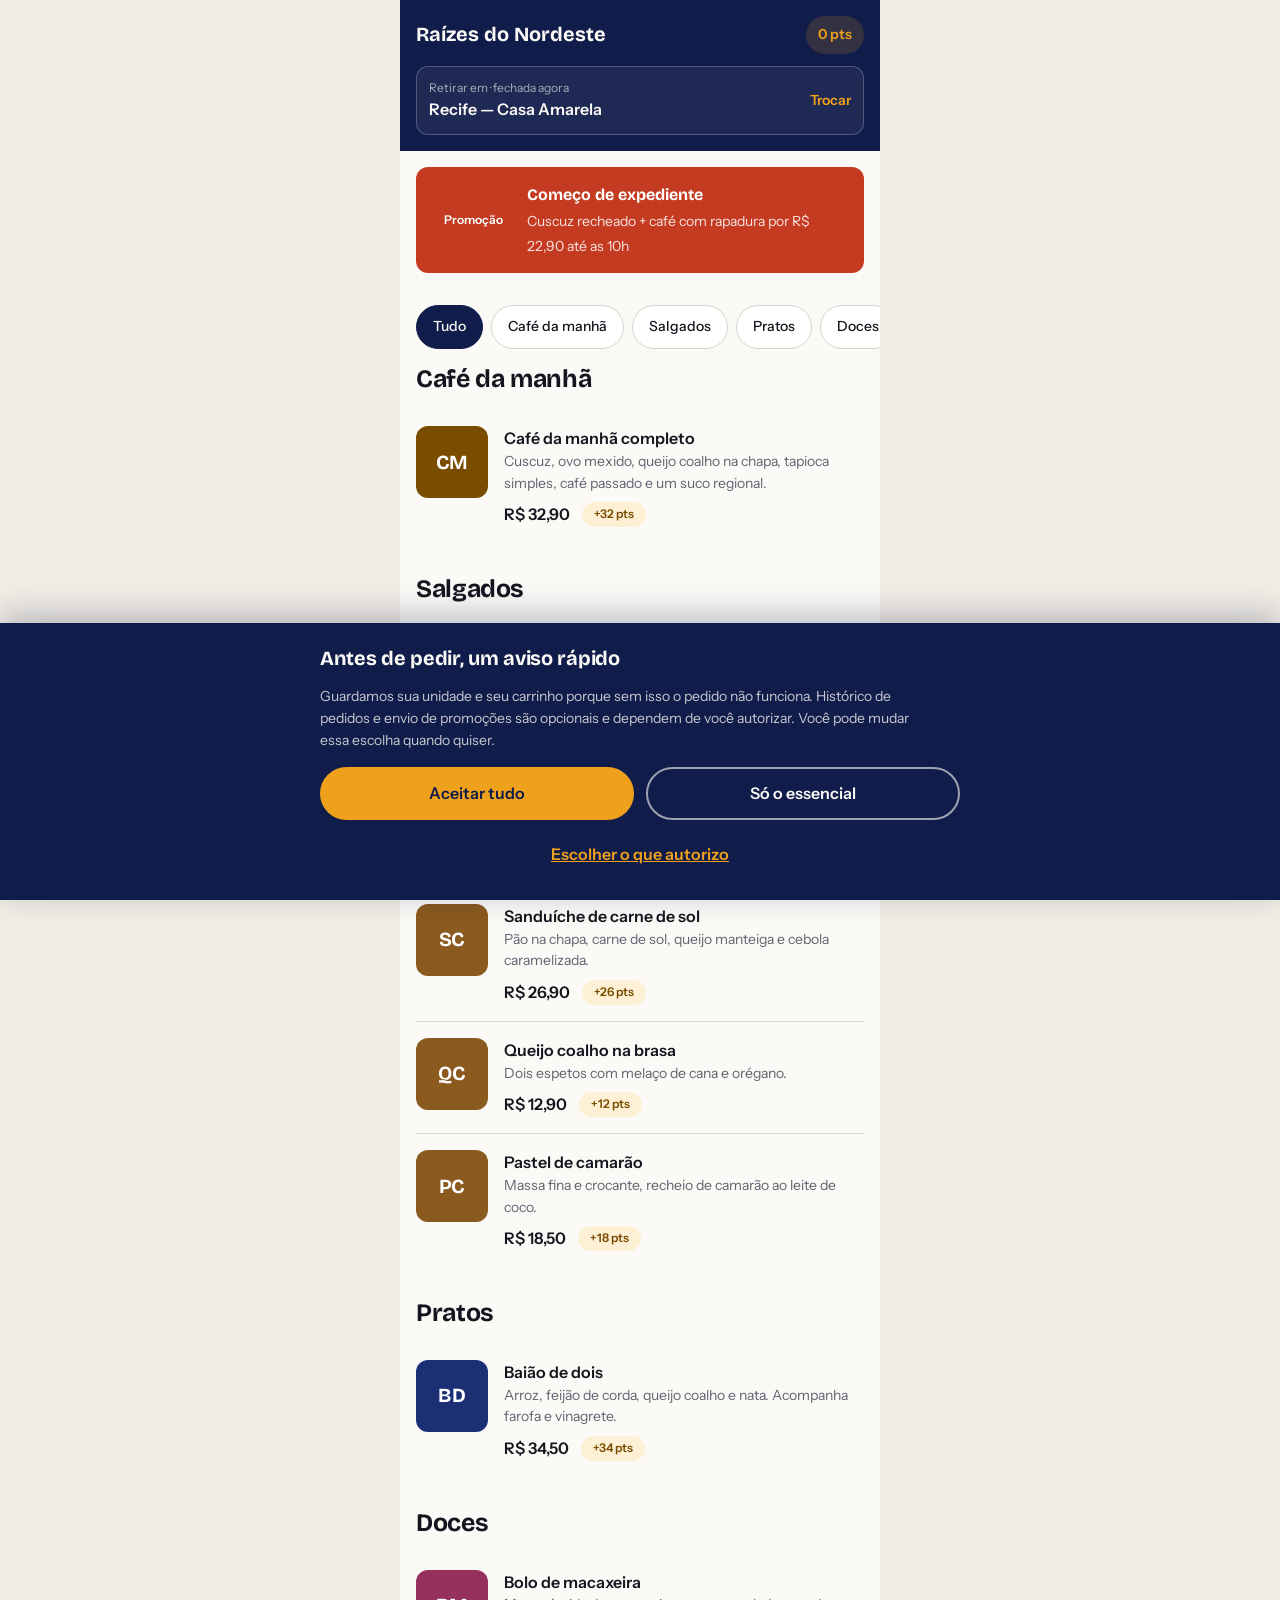
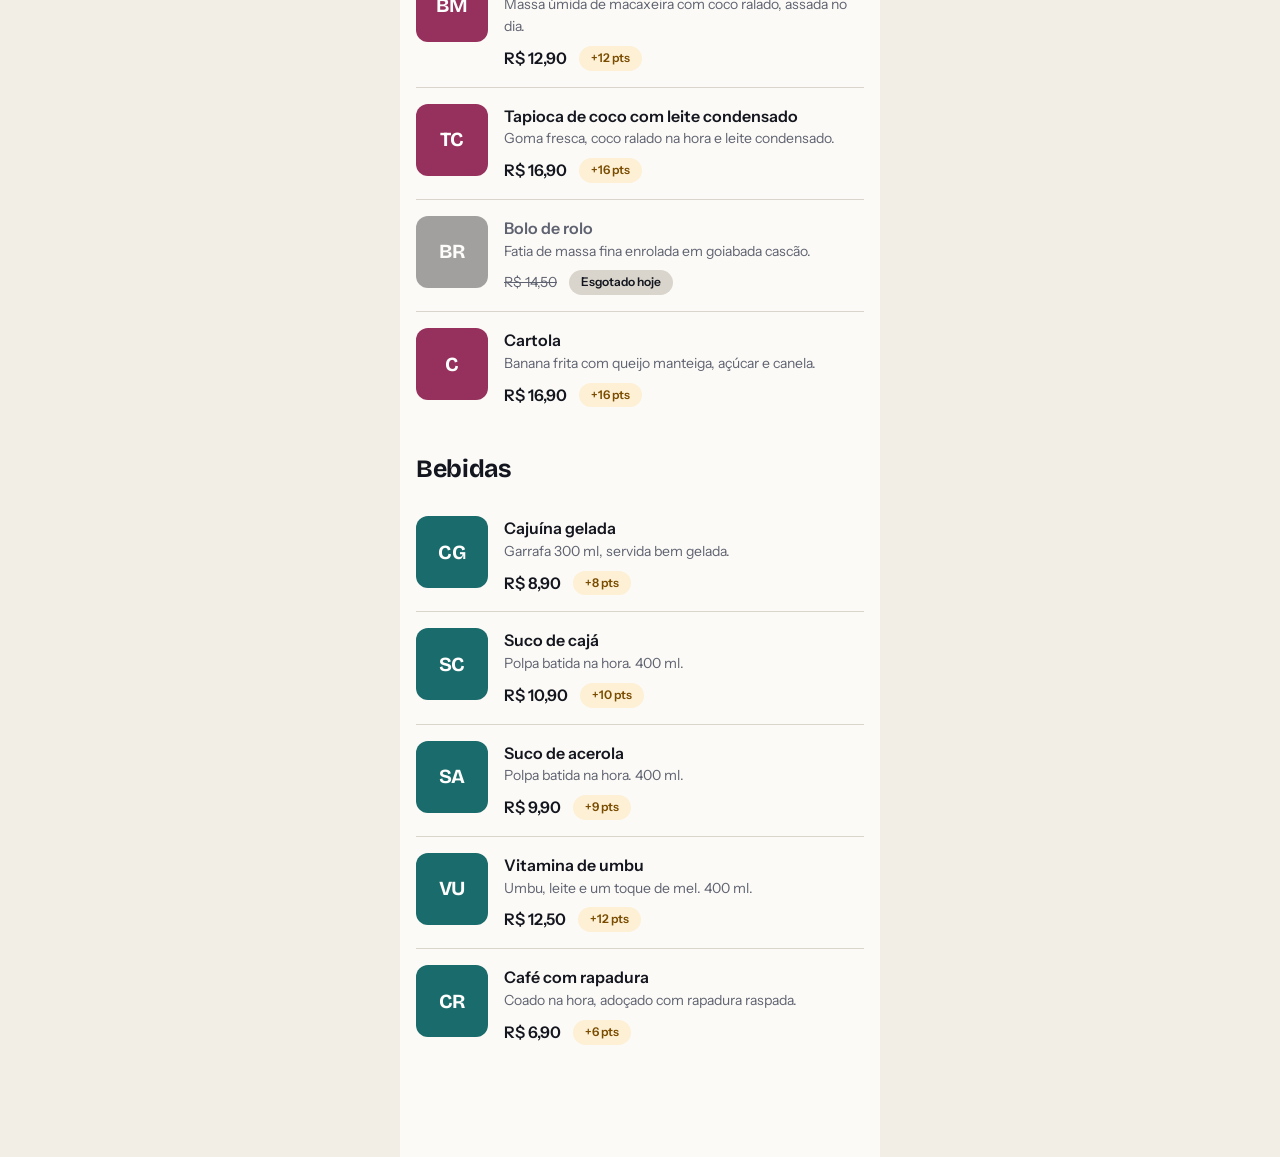
==== app/index.html @ c7d3be79 "refactor" ====
<!doctype html>
<html lang="pt-BR">
  <head>
    <meta charset="utf-8" />
    <meta name="viewport" content="width=device-width, initial-scale=1" />
    <meta name="theme-color" content="#101c4a" />
    <title>Cardápio — Raízes do Nordeste</title>
    <link rel="preconnect" href="https://fonts.googleapis.com" />
    <link rel="preconnect" href="https://fonts.gstatic.com" crossorigin />
    <link
      href="https://fonts.googleapis.com/css2?family=Bricolage+Grotesque:opsz,wght@12..96,600;12..96,700&family=Instrument+Sans:wght@400;500;600&display=swap"
      rel="stylesheet"
    />
    <link rel="stylesheet" href="../assets/css/tokens.css" />
    <link rel="stylesheet" href="../assets/css/base.css" />
    <link rel="stylesheet" href="../assets/css/lgpd.css" />
    <link rel="stylesheet" href="../assets/css/app.css" />
  </head>
  <body>
    <main class="app" id="app">
      <!-- Renderizado por assets/js/app/cardapio.js -->
    </main>

    <div class="folha" id="folha-unidades" hidden></div>

    <script type="module" src="../assets/js/app/cardapio.js"></script>
  </body>
</html>
---- assets/css/tokens.css ----
/* design tokens */

:root {
  /* marca */
  --anil-900: #101c4a;
  --anil-700: #1d2f74;
  --anil-500: #2b3f8f; /* interativo secundário, foco */
  --cajuina: #f0a11b;
  --cajuina-escuro: #c47f0c;
  --urucum: #c43b22;

  /* superfícies */
  --papel: #fcfaf6;
  --papel-fundo: #f2eee6;
  --tinta: #14161f;
  --pedra: #5f6371;
  --pedra-clara: #d9d5cc;
  --branco: #ffffff;

  /* estados */
  --sucesso: #14713f;
  --sucesso-fundo: #e3f2e8;
  --atencao-fundo: #fdf0d5;
  --erro-fundo: #fbe6e2;

  /* tipografia */
  --fonte-titulo: "Bricolage Grotesque", Georgia, serif;
  --fonte-texto: "Instrument Sans", system-ui, -apple-system, sans-serif;

  /* escala 1.25 */
  --txt-xs: 0.75rem;
  --txt-sm: 0.875rem;
  --txt-base: 1rem;
  --txt-lg: 1.25rem;
  --txt-xl: 1.5625rem;
  --txt-2xl: 1.953rem;
  --txt-3xl: 2.441rem;
  --txt-4xl: 3.052rem;

  /* espaçamento */
  --esp-1: 0.25rem;
  --esp-2: 0.5rem;
  --esp-3: 0.75rem;
  --esp-4: 1rem;
  --esp-5: 1.5rem;
  --esp-6: 2rem;
  --esp-7: 3rem;
  --esp-8: 4rem;

  /* raios */
  --raio-sm: 6px;
  --raio-md: 12px;
  --raio-lg: 20px;
  --raio-total: 999px;

  /* sombras */
  --sombra-flutuante: 0 4px 16px rgba(16, 28, 74, 0.12);
  --sombra-modal: 0 16px 48px rgba(16, 28, 74, 0.24);

  /* alvos de toque */
  --toque-min: 44px; /* wcag 2.5.5 */
  --toque-totem: 72px;

  /* layout */
  --largura-app: 480px;
  --largura-conteudo: 1200px;
}
---- assets/css/base.css ----
/* reset e compartilhados */

*,
*::before,
*::after {
  box-sizing: border-box;
}

html {
  -webkit-text-size-adjust: 100%;
}

body {
  margin: 0;
  font-family: var(--fonte-texto);
  font-size: var(--txt-base);
  line-height: 1.55;
  color: var(--tinta);
  background: var(--papel-fundo);
  -webkit-font-smoothing: antialiased;
}

h1,
h2,
h3,
h4 {
  font-family: var(--fonte-titulo);
  font-weight: 700;
  line-height: 1.15;
  letter-spacing: -0.015em;
  margin: 0;
}

p {
  margin: 0;
  max-width: 68ch;
}

img,
svg {
  display: block;
  max-width: 100%;
}

button,
input,
select,
textarea {
  font: inherit;
  color: inherit;
}

ul,
ol {
  margin: 0;
  padding: 0;
  list-style: none;
}

a {
  color: var(--anil-500);
}

/* foco visível */
:focus-visible {
  outline: 3px solid var(--cajuina);
  outline-offset: 2px;
  border-radius: var(--raio-sm);
}

/* leitor de tela */
.sr-apenas {
  position: absolute;
  width: 1px;
  height: 1px;
  padding: 0;
  margin: -1px;
  overflow: hidden;
  clip: rect(0, 0, 0, 0);
  white-space: nowrap;
  border: 0;
}

/* botões */

.btn {
  display: inline-flex;
  align-items: center;
  justify-content: center;
  gap: var(--esp-2);
  min-height: var(--toque-min);
  padding: var(--esp-3) var(--esp-5);
  border: 2px solid transparent;
  border-radius: var(--raio-total);
  font-weight: 600;
  font-size: var(--txt-base);
  cursor: pointer;
  text-decoration: none;
  transition: background-color 0.15s ease, border-color 0.15s ease;
}

.btn:disabled {
  opacity: 0.45;
  cursor: not-allowed;
}

.btn--primario {
  background: var(--cajuina);
  color: var(--anil-900);
}

.btn--primario:hover:not(:disabled) {
  background: var(--cajuina-escuro);
}

.btn--secundario {
  background: transparent;
  border-color: var(--anil-500);
  color: var(--anil-500);
}

.btn--secundario:hover:not(:disabled) {
  background: rgba(43, 63, 143, 0.08);
}

.btn--texto {
  background: none;
  border: none;
  padding: var(--esp-2);
  color: var(--anil-500);
  text-decoration: underline;
  min-height: var(--toque-min);
}

.btn--bloco {
  width: 100%;
}

/* selos */

.selo {
  display: inline-flex;
  align-items: center;
  gap: var(--esp-1);
  padding: var(--esp-1) var(--esp-3);
  border-radius: var(--raio-total);
  font-size: var(--txt-xs);
  font-weight: 600;
  line-height: 1.4;
}

.selo--promo {
  background: var(--urucum);
  color: var(--branco);
}

.selo--fidelidade {
  background: var(--atencao-fundo);
  color: #7a4c00;
}

.selo--sucesso {
  background: var(--sucesso-fundo);
  color: var(--sucesso);
}

.selo--sazonal {
  background: var(--anil-500);
  color: var(--branco);
}

.selo--neutro {
  background: var(--pedra-clara);
  color: var(--tinta);
}

/* miniatura: monograma por categoria */

.miniatura {
  display: grid;
  place-items: center;
  flex-shrink: 0;
  border-radius: var(--raio-md);
  background: var(--anil-700);
  color: var(--branco);
  font-family: var(--fonte-titulo);
  font-weight: 700;
  letter-spacing: -0.02em;
  user-select: none;
}

.miniatura[data-categoria="cafe-manha"] {
  background: #7a4c00;
}

.miniatura[data-categoria="salgados"] {
  background: #8a5a1f;
}
.miniatura[data-categoria="pratos"] {
  background: var(--anil-700);
}
.miniatura[data-categoria="doces"] {
  background: #96305c;
}
.miniatura[data-categoria="bebidas"] {
  background: #1a6b6b;
}

/* movimento reduzido */

@media (prefers-reduced-motion: reduce) {
  *,
  *::before,
  *::after {
    animation-duration: 0.01ms !important;
    animation-iteration-count: 1 !important;
    transition-duration: 0.01ms !important;
  }
}
---- assets/css/lgpd.css ----
/* consentimento lgpd */

.lgpd-banner {
  position: fixed;
  inset: auto 0 0 0;
  z-index: 60;
  background: var(--anil-900);
  color: var(--papel);
  padding: var(--esp-5) var(--esp-4);
  box-shadow: 0 -8px 32px rgba(16, 28, 74, 0.28);
}

.lgpd-banner[hidden] {
  display: none;
}

.lgpd-banner__interno {
  max-width: 640px;
  margin: 0 auto;
  display: flex;
  flex-direction: column;
  gap: var(--esp-4);
}

.lgpd-banner h2 {
  font-size: var(--txt-lg);
  color: var(--papel);
}

.lgpd-banner p {
  font-size: var(--txt-sm);
  color: rgba(252, 250, 246, 0.78);
}

.lgpd-banner__acoes {
  display: grid;
  gap: var(--esp-3);
  grid-template-columns: 1fr 1fr;
}

.lgpd-banner__acoes .btn--secundario {
  border-color: rgba(252, 250, 246, 0.6);
  color: var(--papel);
}

.lgpd-banner__acoes .btn--secundario:hover {
  background: rgba(252, 250, 246, 0.12);
}

.lgpd-banner__ajustar {
  grid-column: 1 / -1;
  color: var(--cajuina);
}

/* modal preferências */

.lgpd-modal {
  position: fixed;
  inset: 0;
  z-index: 70;
  display: grid;
  place-items: end center;
  background: rgba(16, 28, 74, 0.55);
  padding: 0;
}

.lgpd-modal[hidden] {
  display: none;
}

.lgpd-modal__caixa {
  width: 100%;
  max-width: 560px;
  max-height: 88vh;
  overflow-y: auto;
  background: var(--papel);
  border-radius: var(--raio-lg) var(--raio-lg) 0 0;
  padding: var(--esp-5) var(--esp-4) var(--esp-6);
  box-shadow: var(--sombra-modal);
}

@media (min-width: 640px) {
  .lgpd-modal {
    place-items: center;
  }
  .lgpd-modal__caixa {
    border-radius: var(--raio-lg);
  }
}

.lgpd-modal h2 {
  font-size: var(--txt-xl);
  margin-bottom: var(--esp-2);
}

.lgpd-modal__intro {
  font-size: var(--txt-sm);
  color: var(--pedra);
  margin-bottom: var(--esp-5);
}

.lgpd-categoria {
  display: grid;
  grid-template-columns: 1fr auto;
  gap: var(--esp-2) var(--esp-4);
  align-items: start;
  padding: var(--esp-4) 0;
  border-top: 1px solid var(--pedra-clara);
}

.lgpd-categoria h3 {
  font-family: var(--fonte-texto);
  font-size: var(--txt-base);
  font-weight: 600;
}

.lgpd-categoria p {
  grid-column: 1 / -1;
  font-size: var(--txt-sm);
  color: var(--pedra);
}

/* interruptor */

.interruptor {
  position: relative;
  display: inline-flex;
  align-items: center;
  min-height: var(--toque-min);
}

.interruptor input {
  position: absolute;
  opacity: 0;
  width: 100%;
  height: 100%;
  margin: 0;
  cursor: pointer;
}

.interruptor__trilho {
  width: 52px;
  height: 30px;
  border-radius: var(--raio-total);
  background: var(--pedra-clara);
  transition: background-color 0.15s ease;
  position: relative;
}

.interruptor__trilho::after {
  content: "";
  position: absolute;
  top: 3px;
  left: 3px;
  width: 24px;
  height: 24px;
  border-radius: 50%;
  background: var(--branco);
  transition: transform 0.15s ease;
}

.interruptor input:checked + .interruptor__trilho {
  background: var(--sucesso);
}

.interruptor input:checked + .interruptor__trilho::after {
  transform: translateX(22px);
}

.interruptor input:disabled + .interruptor__trilho {
  background: var(--sucesso);
  opacity: 0.45;
}

.interruptor input:focus-visible + .interruptor__trilho {
  outline: 3px solid var(--cajuina);
  outline-offset: 3px;
}

.lgpd-modal__rodape {
  display: flex;
  flex-direction: column;
  gap: var(--esp-3);
  margin-top: var(--esp-5);
  padding-top: var(--esp-5);
  border-top: 1px solid var(--pedra-clara);
}

.lgpd-modal__nota {
  font-size: var(--txt-xs);
  color: var(--pedra);
}
---- assets/css/app.css ----
/* canal app, mobile-first */

.app {
  max-width: var(--largura-app);
  margin: 0 auto;
  min-height: 100vh;
  background: var(--papel);
  padding-bottom: 96px; /* barra fixa */
}

/* cabeçalho */

.app-cabecalho {
  position: sticky;
  top: 0;
  z-index: 20;
  background: var(--anil-900);
  color: var(--papel);
  padding: var(--esp-4);
}

.app-cabecalho__topo {
  display: flex;
  align-items: center;
  justify-content: space-between;
  gap: var(--esp-3);
  margin-bottom: var(--esp-3);
}

.app-cabecalho__marca {
  font-family: var(--fonte-titulo);
  font-size: var(--txt-lg);
  font-weight: 700;
  color: var(--papel);
}

.app-cabecalho__pontos {
  display: inline-flex;
  align-items: center;
  gap: var(--esp-2);
  padding: var(--esp-2) var(--esp-3);
  border-radius: var(--raio-total);
  background: rgba(240, 161, 27, 0.16);
  color: var(--cajuina);
  font-size: var(--txt-sm);
  font-weight: 600;
}

/* seletor de unidade */
.seletor-unidade {
  display: flex;
  align-items: center;
  gap: var(--esp-3);
  width: 100%;
  min-height: var(--toque-min);
  padding: var(--esp-3);
  border: 1px solid rgba(252, 250, 246, 0.24);
  border-radius: var(--raio-md);
  background: rgba(252, 250, 246, 0.06);
  color: var(--papel);
  text-align: left;
  cursor: pointer;
}

.seletor-unidade:hover {
  background: rgba(252, 250, 246, 0.12);
}

.seletor-unidade__texto {
  flex: 1;
  min-width: 0;
}

.seletor-unidade__rotulo {
  display: block;
  font-size: var(--txt-xs);
  color: rgba(252, 250, 246, 0.62);
}

.seletor-unidade__nome {
  display: block;
  font-weight: 600;
  white-space: nowrap;
  overflow: hidden;
  text-overflow: ellipsis;
}

.seletor-unidade__seta {
  flex-shrink: 0;
  color: var(--cajuina);
  font-size: var(--txt-sm);
  font-weight: 600;
}

/* campanha */

.campanha {
  display: flex;
  gap: var(--esp-3);
  align-items: center;
  margin: var(--esp-4);
  padding: var(--esp-4);
  border-radius: var(--raio-md);
  background: var(--urucum);
  color: var(--branco);
}

.campanha__texto strong {
  display: block;
  font-family: var(--fonte-titulo);
  font-size: var(--txt-base);
}

.campanha__texto span {
  font-size: var(--txt-sm);
  color: rgba(255, 255, 255, 0.86);
}

/* filtros */

.filtros {
  display: flex;
  gap: var(--esp-2);
  padding: var(--esp-4);
  overflow-x: auto;
  scrollbar-width: none;
  position: sticky;
  top: 118px;
  z-index: 10;
  background: var(--papel);
}

.filtros::-webkit-scrollbar {
  display: none;
}

.filtro {
  flex-shrink: 0;
  min-height: var(--toque-min);
  padding: var(--esp-2) var(--esp-4);
  border: 1px solid var(--pedra-clara);
  border-radius: var(--raio-total);
  background: var(--branco);
  font-size: var(--txt-sm);
  font-weight: 500;
  cursor: pointer;
  white-space: nowrap;
}

.filtro[aria-pressed="true"] {
  background: var(--anil-900);
  border-color: var(--anil-900);
  color: var(--papel);
}

/* cardápio */

.cardapio {
  padding: 0 var(--esp-4);
}

.cardapio__grupo + .cardapio__grupo {
  margin-top: var(--esp-6);
}

.cardapio__titulo {
  font-size: var(--txt-xl);
  margin-bottom: var(--esp-4);
}

.produto {
  display: grid;
  grid-template-columns: 72px 1fr;
  gap: var(--esp-4);
  padding: var(--esp-4) 0;
  border-bottom: 1px solid var(--pedra-clara);
  width: 100%;
  background: none;
  border-left: 0;
  border-right: 0;
  border-top: 0;
  text-align: left;
  cursor: pointer;
}

.produto:last-child {
  border-bottom: 0;
}

/* esgotado */
.produto:disabled {
  cursor: not-allowed;
}

.produto:disabled .miniatura {
  filter: grayscale(1);
  opacity: 0.5;
}

.produto:disabled .produto__nome,
.produto:disabled .produto__descricao {
  color: var(--pedra);
}

.produto .miniatura {
  width: 72px;
  height: 72px;
  font-size: var(--txt-lg);
}

.produto__nome {
  font-family: var(--fonte-texto);
  font-size: var(--txt-base);
  font-weight: 600;
  margin-bottom: var(--esp-1);
}

.produto__descricao {
  font-size: var(--txt-sm);
  color: var(--pedra);
  margin-bottom: var(--esp-2);
  display: -webkit-box;
  -webkit-line-clamp: 2;
  -webkit-box-orient: vertical;
  overflow: hidden;
}

.produto__rodape {
  display: flex;
  align-items: center;
  gap: var(--esp-3);
  flex-wrap: wrap;
}

.produto__preco {
  font-weight: 600;
  font-size: var(--txt-base);
}

.produto__preco--riscado {
  color: var(--pedra);
  text-decoration: line-through;
  font-weight: 400;
  font-size: var(--txt-sm);
}

/* estado vazio */

.vazio {
  padding: var(--esp-7) var(--esp-4);
  text-align: center;
  color: var(--pedra);
}

.vazio h3 {
  font-size: var(--txt-lg);
  color: var(--tinta);
  margin-bottom: var(--esp-2);
}

/* barra carrinho */

.barra-carrinho {
  position: fixed;
  bottom: 0;
  left: 50%;
  transform: translateX(-50%);
  width: 100%;
  max-width: var(--largura-app);
  z-index: 30;
  padding: var(--esp-3) var(--esp-4) var(--esp-4);
  background: var(--papel);
  border-top: 1px solid var(--pedra-clara);
}

.barra-carrinho[hidden] {
  display: none;
}

.barra-carrinho .btn {
  justify-content: space-between;
  width: 100%;
  padding-inline: var(--esp-5);
}

.barra-carrinho__contagem {
  font-size: var(--txt-sm);
  font-weight: 500;
}

/* bottom sheet */

.folha {
  position: fixed;
  inset: 0;
  z-index: 50;
  display: grid;
  place-items: end center;
  background: rgba(16, 28, 74, 0.55);
}

.folha[hidden] {
  display: none;
}

.folha__caixa {
  width: 100%;
  max-width: var(--largura-app);
  max-height: 85vh;
  overflow-y: auto;
  background: var(--papel);
  border-radius: var(--raio-lg) var(--raio-lg) 0 0;
  padding: var(--esp-5) var(--esp-4) var(--esp-6);
  box-shadow: var(--sombra-modal);
}

.folha__titulo {
  font-size: var(--txt-xl);
  margin-bottom: var(--esp-4);
}

.unidade-opcao {
  display: grid;
  grid-template-columns: 1fr auto;
  gap: var(--esp-1) var(--esp-4);
  width: 100%;
  padding: var(--esp-4);
  margin-bottom: var(--esp-3);
  border: 1px solid var(--pedra-clara);
  border-radius: var(--raio-md);
  background: var(--branco);
  text-align: left;
  cursor: pointer;
}

.unidade-opcao[aria-current="true"] {
  border-color: var(--anil-900);
  border-width: 2px;
}

.unidade-opcao__nome {
  font-weight: 600;
}

.unidade-opcao__endereco {
  grid-column: 1 / -1;
  font-size: var(--txt-sm);
  color: var(--pedra);
}

.unidade-opcao__meta {
  grid-column: 1 / -1;
  display: flex;
  gap: var(--esp-2);
  flex-wrap: wrap;
  margin-top: var(--esp-2);
}
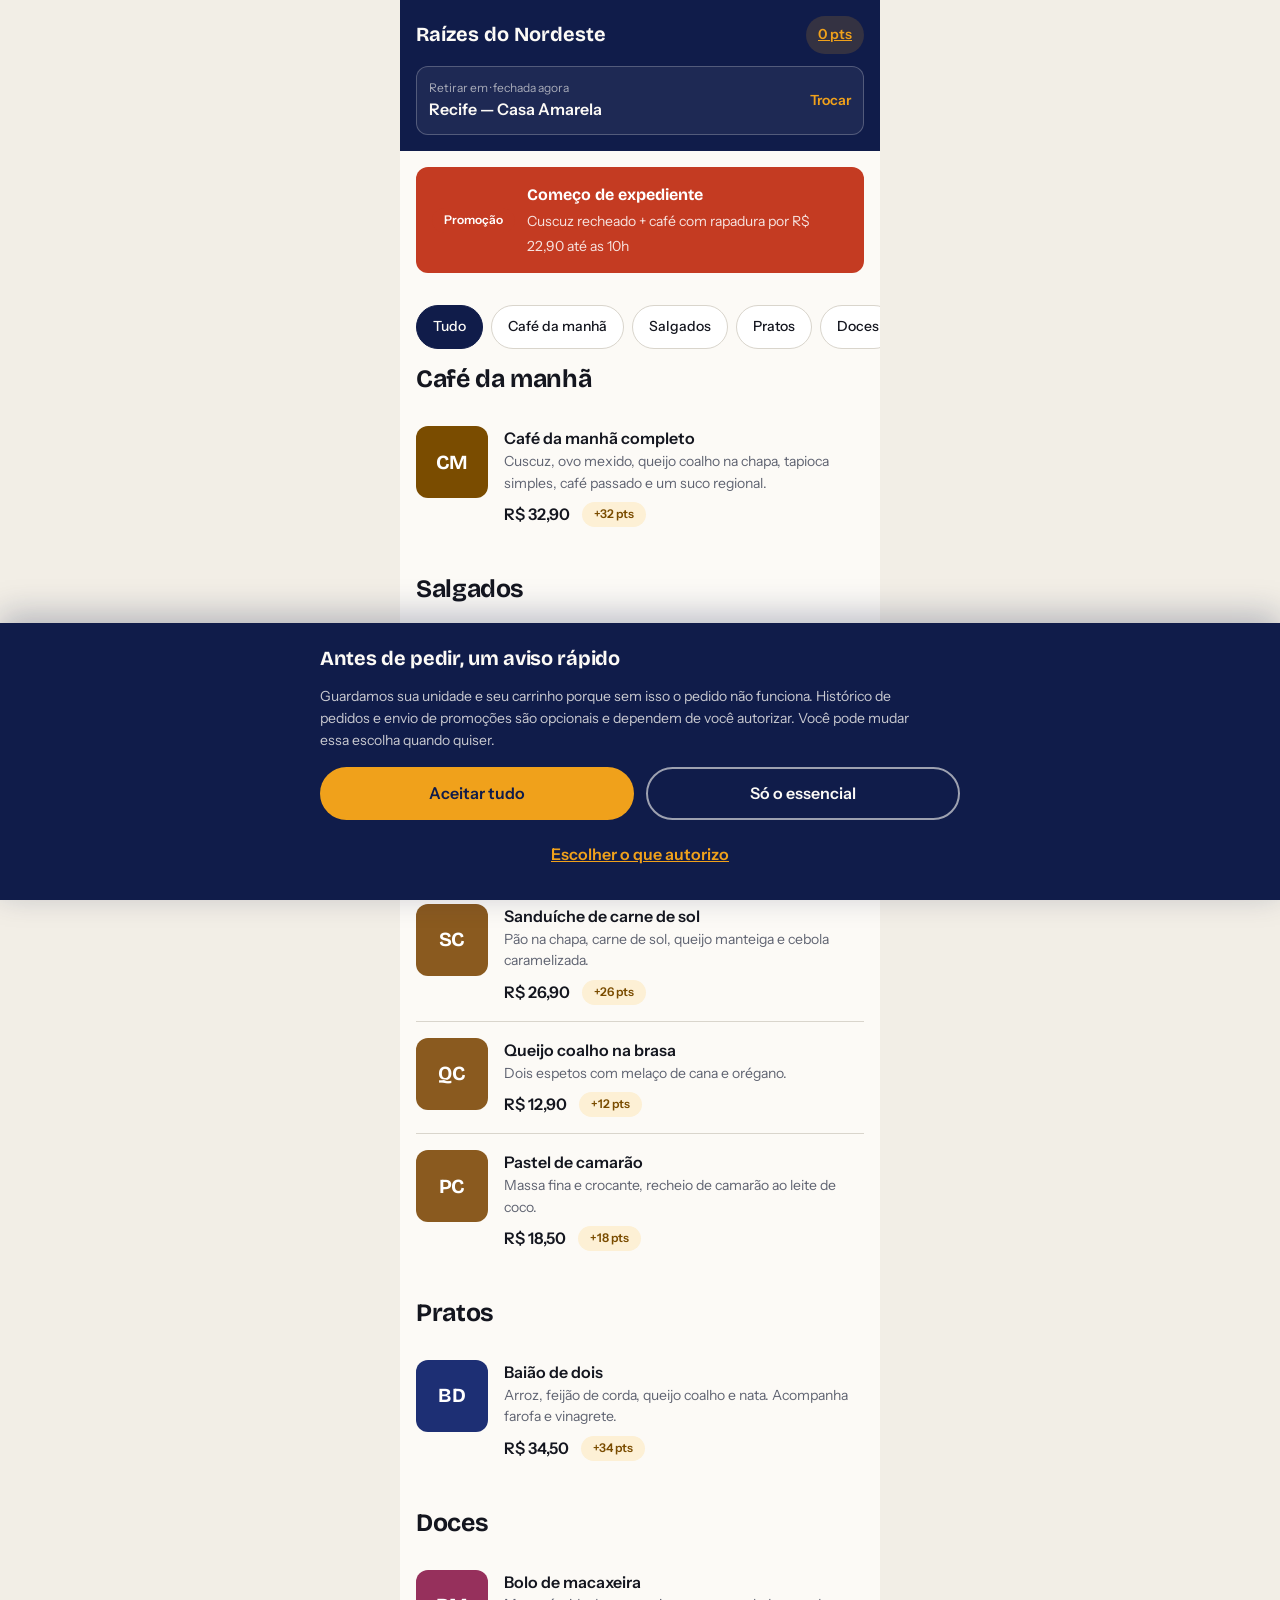
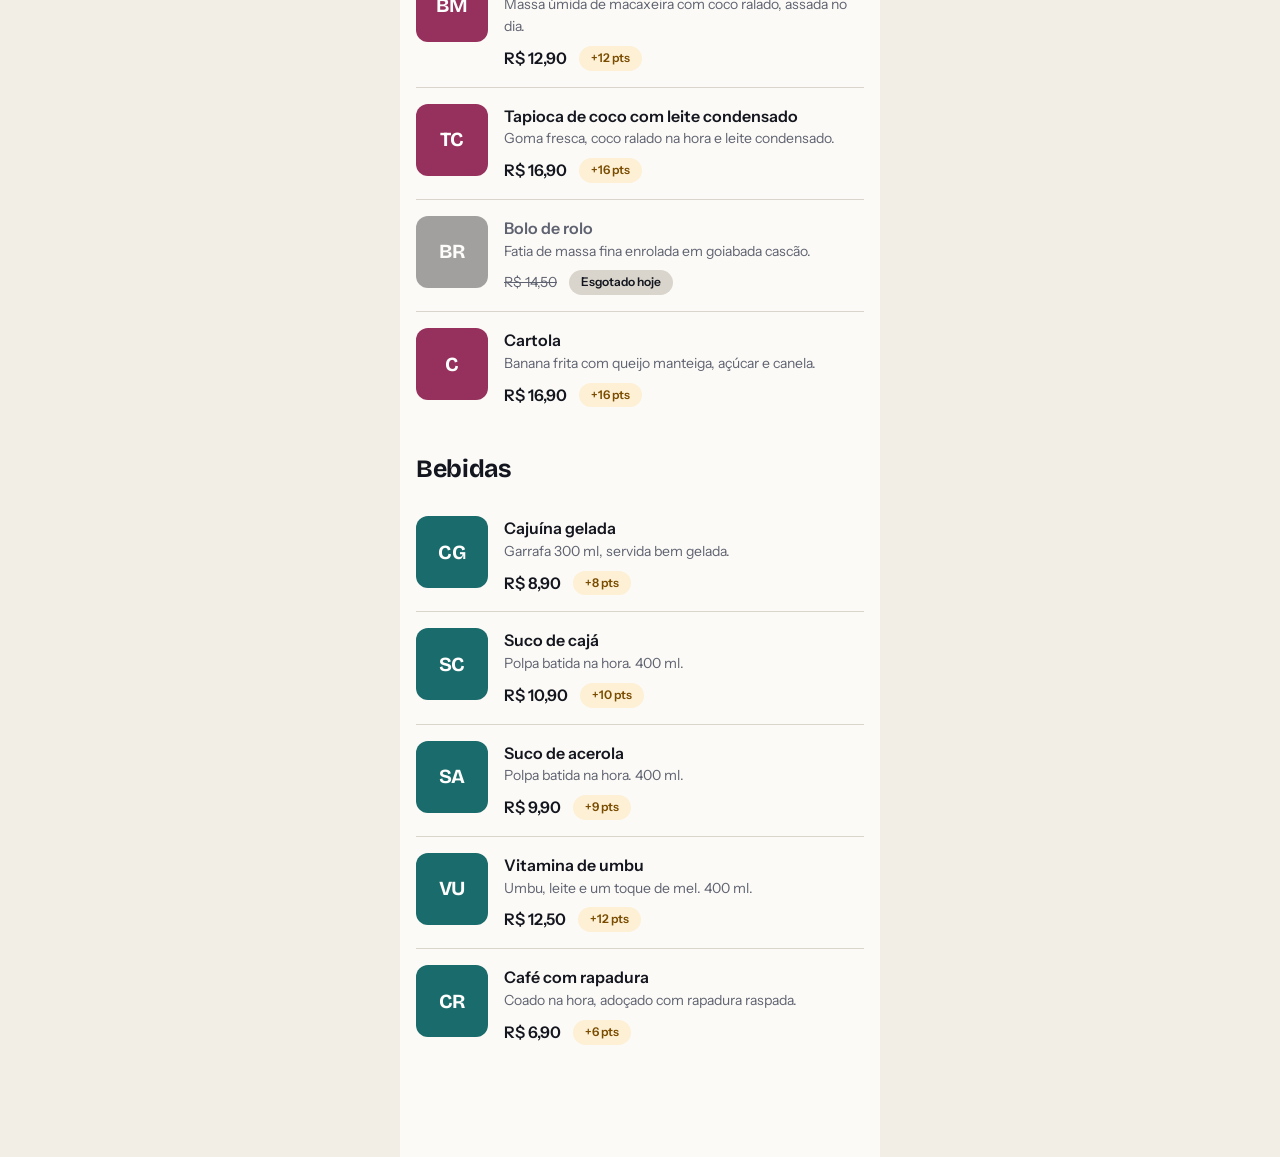
==== commit 30d12f7e: "feat: adicionando favicon nas outras paginas" ====
--- a/app/index.html
+++ b/app/index.html
@@ -15,6 +15,7 @@
     <link rel="stylesheet" href="../assets/css/base.css" />
     <link rel="stylesheet" href="../assets/css/lgpd.css" />
     <link rel="stylesheet" href="../assets/css/app.css" />
+    <link rel="icon" type="image/png" href="favicon.png">
   </head>
   <body>
     <main class="app" id="app">
